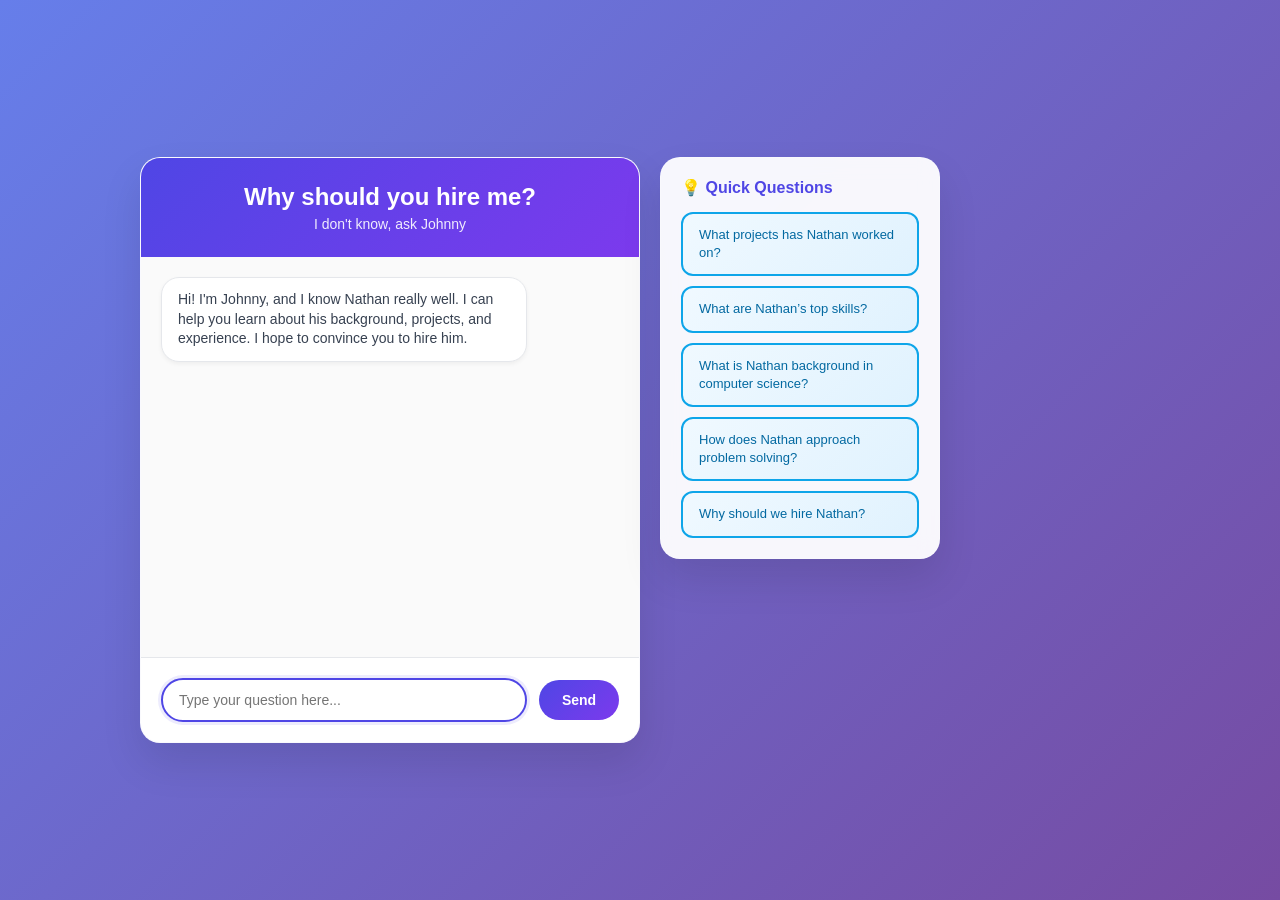
==== frontend/index.html @ 90c4e337 "Johnny chatbot initial commit" ====
<!DOCTYPE html>
<html lang="en">
<head>
  <meta charset="UTF-8" />
  <meta name="viewport" content="width=device-width, initial-scale=1.0" />
  <title>Johnny - Why should you hire me?</title>
  <link rel="stylesheet" href="style.css" />
</head>
<body>
  <div class="main-container">
    <div class="chat-container">
    <div class="header">
      <h2>Why should you hire me?</h2>
      <p>I don't know, ask Johnny</p>
    </div>

    <div id="chat-box">
      <div class="message bot">
        Hi! I'm Johnny, and I know Nathan really well. I can help you learn about his background, projects, and experience. I hope to convince you to hire him.
      </div>
    </div>

    <div class="typing-indicator" id="typing-indicator">
      <div class="typing-dots">
        <span></span>
        <span></span>
        <span></span>
      </div>
    </div>

    <div class="input-container">
      <div class="input-row">
        <input
          type="text"
          id="user-input"
          placeholder="Type your question here..."
          maxlength="500"
        />
        <button id="send-btn" onclick="sendMessage()">Send</button>
      </div>
    </div>
    </div>

    <div class="suggestions-panel" id="suggestions-panel">
      <h3>💡 Quick Questions</h3>
      <div id="suggestions-container">
        <!-- Suggestions will be populated here -->
      </div>
    </div>
  </div>

  <script src="script.js"></script>
</body>
</html>
---- frontend/style.css ----
* {
  margin: 0;
  padding: 0;
  box-sizing: border-box;
}

body {
  font-family: 'Segoe UI', Tahoma, Geneva, Verdana, sans-serif;
  background: linear-gradient(135deg, #667eea 0%, #764ba2 100%);
  min-height: 100vh;
  display: flex;
  align-items: center;
  justify-content: center;
  padding: 20px;
}

.main-container {
  display: flex;
  gap: 20px;
  width: 100%;
  max-width: 1000px;
  align-items: flex-start;
}

.chat-container {
  flex: 1;
  max-width: 500px;
  background: rgba(255, 255, 255, 0.95);
  backdrop-filter: blur(10px);
  border-radius: 20px;
  box-shadow: 0 20px 40px rgba(0, 0, 0, 0.1);
  overflow: hidden;
  border: 1px solid rgba(255, 255, 255, 0.2);
}

.header {
  background: linear-gradient(135deg, #4f46e5, #7c3aed);
  color: white;
  padding: 25px;
  text-align: center;
}

.header h2 {
  font-size: 24px;
  font-weight: 600;
  margin-bottom: 5px;
}

.header p {
  opacity: 0.9;
  font-size: 14px;
}

#chat-box {
  height: 400px;
  overflow-y: auto;
  padding: 20px;
  background: #fafafa;
  display: flex;
  flex-direction: column;
  gap: 15px;
}

#chat-box::-webkit-scrollbar {
  width: 6px;
}

#chat-box::-webkit-scrollbar-track {
  background: #f1f1f1;
}

#chat-box::-webkit-scrollbar-thumb {
  background: #c1c1c1;
  border-radius: 3px;
}

.message {
  max-width: 80%;
  padding: 12px 16px;
  border-radius: 18px;
  font-size: 14px;
  line-height: 1.4;
  word-wrap: break-word;
  animation: fadeIn 0.3s ease-in;
}

@keyframes fadeIn {
  from { opacity: 0; transform: translateY(10px); }
  to { opacity: 1; transform: translateY(0); }
}

.user {
  align-self: flex-end;
  background: linear-gradient(135deg, #4f46e5, #7c3aed);
  color: white;
  margin-left: auto;
}

.bot {
  align-self: flex-start;
  background: white;
  color: #374151;
  border: 1px solid #e5e7eb;
  box-shadow: 0 2px 4px rgba(0, 0, 0, 0.05);
}

.suggestion {
  background: #f0f9ff !important;
  border: 1px solid #0ea5e9 !important;
  color: #0369a1 !important;
  font-style: italic;
}

.input-container {
  padding: 20px;
  background: white;
  border-top: 1px solid #e5e7eb;
}

.input-row {
  display: flex;
  gap: 12px;
  align-items: center;
}

#user-input {
  flex: 1;
  padding: 12px 16px;
  border: 2px solid #e5e7eb;
  border-radius: 25px;
  font-size: 14px;
  outline: none;
  transition: all 0.2s ease;
}

#user-input:focus {
  border-color: #4f46e5;
  box-shadow: 0 0 0 3px rgba(79, 70, 229, 0.1);
}

button {
  padding: 12px 20px;
  background: linear-gradient(135deg, #4f46e5, #7c3aed);
  color: white;
  border: none;
  border-radius: 25px;
  font-size: 14px;
  font-weight: 600;
  cursor: pointer;
  transition: all 0.2s ease;
  min-width: 80px;
}

button:hover {
  transform: translateY(-1px);
  box-shadow: 0 4px 12px rgba(79, 70, 229, 0.3);
}

button:active {
  transform: translateY(0);
}

button:disabled {
  opacity: 0.6;
  cursor: not-allowed;
  transform: none;
}

.typing-indicator {
  display: none;
  align-self: flex-start;
  background: white;
  border: 1px solid #e5e7eb;
  border-radius: 18px;
  padding: 12px 16px;
  max-width: 80px;
}

.typing-dots {
  display: flex;
  gap: 4px;
}

.typing-dots span {
  width: 8px;
  height: 8px;
  border-radius: 50%;
  background: #9ca3af;
  animation: typing 1.4s infinite ease-in-out;
}

.typing-dots span:nth-child(1) { animation-delay: -0.32s; }
.typing-dots span:nth-child(2) { animation-delay: -0.16s; }

@keyframes typing {
  0%, 80%, 100% { transform: scale(0.8); opacity: 0.5; }
  40% { transform: scale(1); opacity: 1; }
}

@media (max-width: 600px) {
  body {
    padding: 10px;
  }
  
  .main-container {
    flex-direction: column;
    gap: 15px;
  }
  
  .chat-container {
    max-width: 100%;
  }
  
  .suggestions-panel {
    max-width: 100%;
    order: -1; /* Show suggestions above chat on mobile */
  }
  
  .header {
    padding: 20px;
  }
  
  .header h2 {
    font-size: 20px;
  }
  
  #chat-box {
    height: 350px;
    padding: 15px;
  }
  
  .message {
    max-width: 90%;
  }
}

.suggestions-panel {
  width: 280px;
  background: rgba(255, 255, 255, 0.95);
  backdrop-filter: blur(10px);
  border-radius: 20px;
  box-shadow: 0 20px 40px rgba(0, 0, 0, 0.1);
  border: 1px solid rgba(255, 255, 255, 0.2);
  padding: 20px;
  max-height: 600px;
  overflow-y: auto;
}

.suggestions-panel h3 {
  margin: 0 0 15px 0;
  color: #4f46e5;
  font-size: 16px;
  font-weight: 600;
}

#suggestions-container {
  display: flex;
  flex-direction: column;
  gap: 10px;
}

.suggestion-btn {
  background: linear-gradient(135deg, #f0f9ff, #e0f2fe);
  border: 2px solid #0ea5e9;
  color: #0369a1;
  padding: 12px 16px;
  border-radius: 12px;
  font-size: 13px;
  cursor: pointer;
  transition: all 0.2s ease;
  text-align: left;
  line-height: 1.4;
  font-weight: 500;
}

.suggestion-btn:hover {
  background: linear-gradient(135deg, #0ea5e9, #0284c7);
  color: white;
  transform: translateY(-1px);
  box-shadow: 0 4px 12px rgba(14, 165, 233, 0.3);
}

.suggestion-btn:active {
  transform: translateY(0);
}
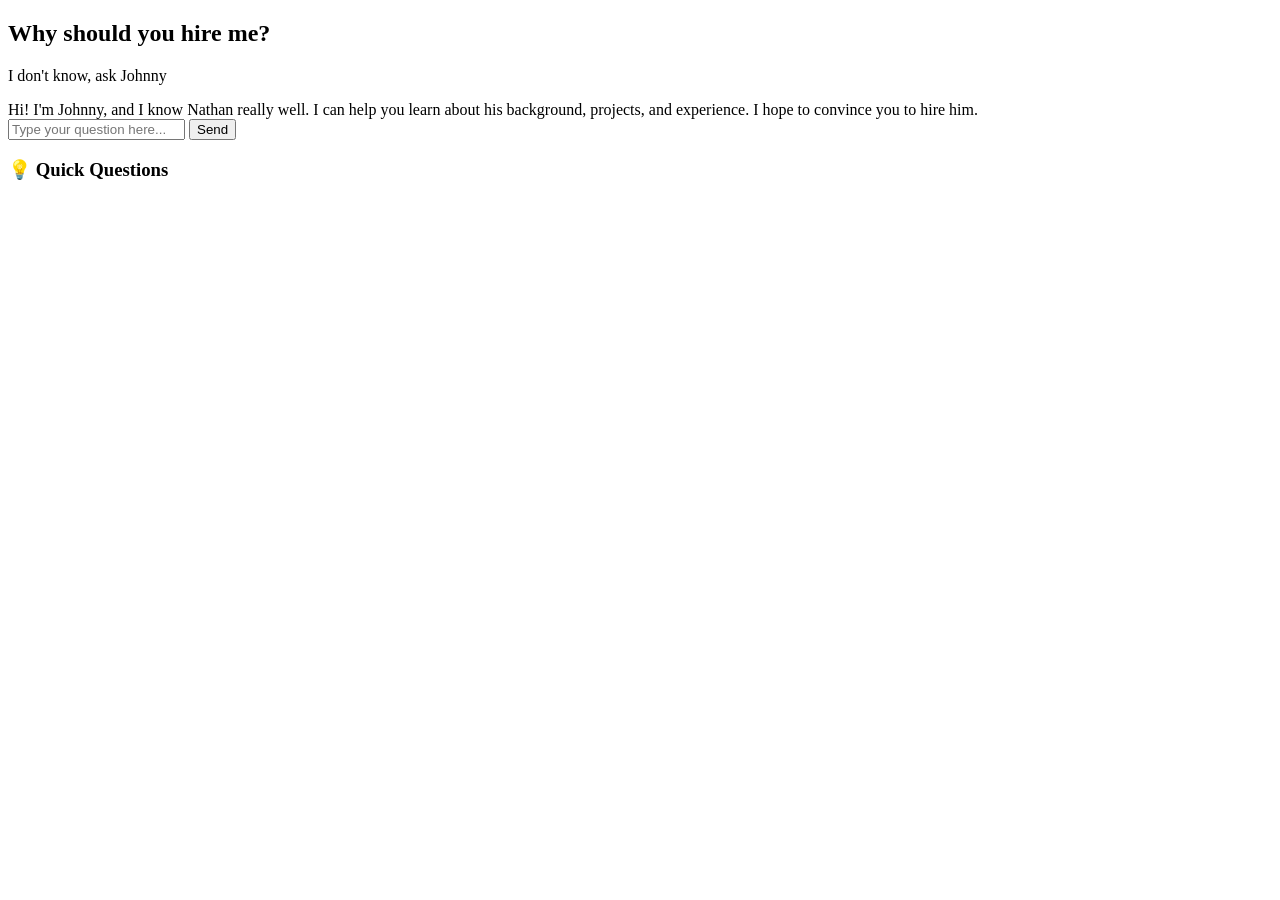
==== commit 3e4b6025: "Fixed static file paths for CSS and JS" ====
--- a/frontend/index.html
+++ b/frontend/index.html
@@ -4,7 +4,7 @@
   <meta charset="UTF-8" />
   <meta name="viewport" content="width=device-width, initial-scale=1.0" />
   <title>Johnny - Why should you hire me?</title>
-  <link rel="stylesheet" href="style.css" />
+  <link rel="stylesheet" href="/static/style.css" />
 </head>
 <body>
   <div class="main-container">
@@ -49,6 +49,6 @@
     </div>
   </div>
 
-  <script src="script.js"></script>
+  <script src="/static/script.js"></script>
 </body>
 </html>
